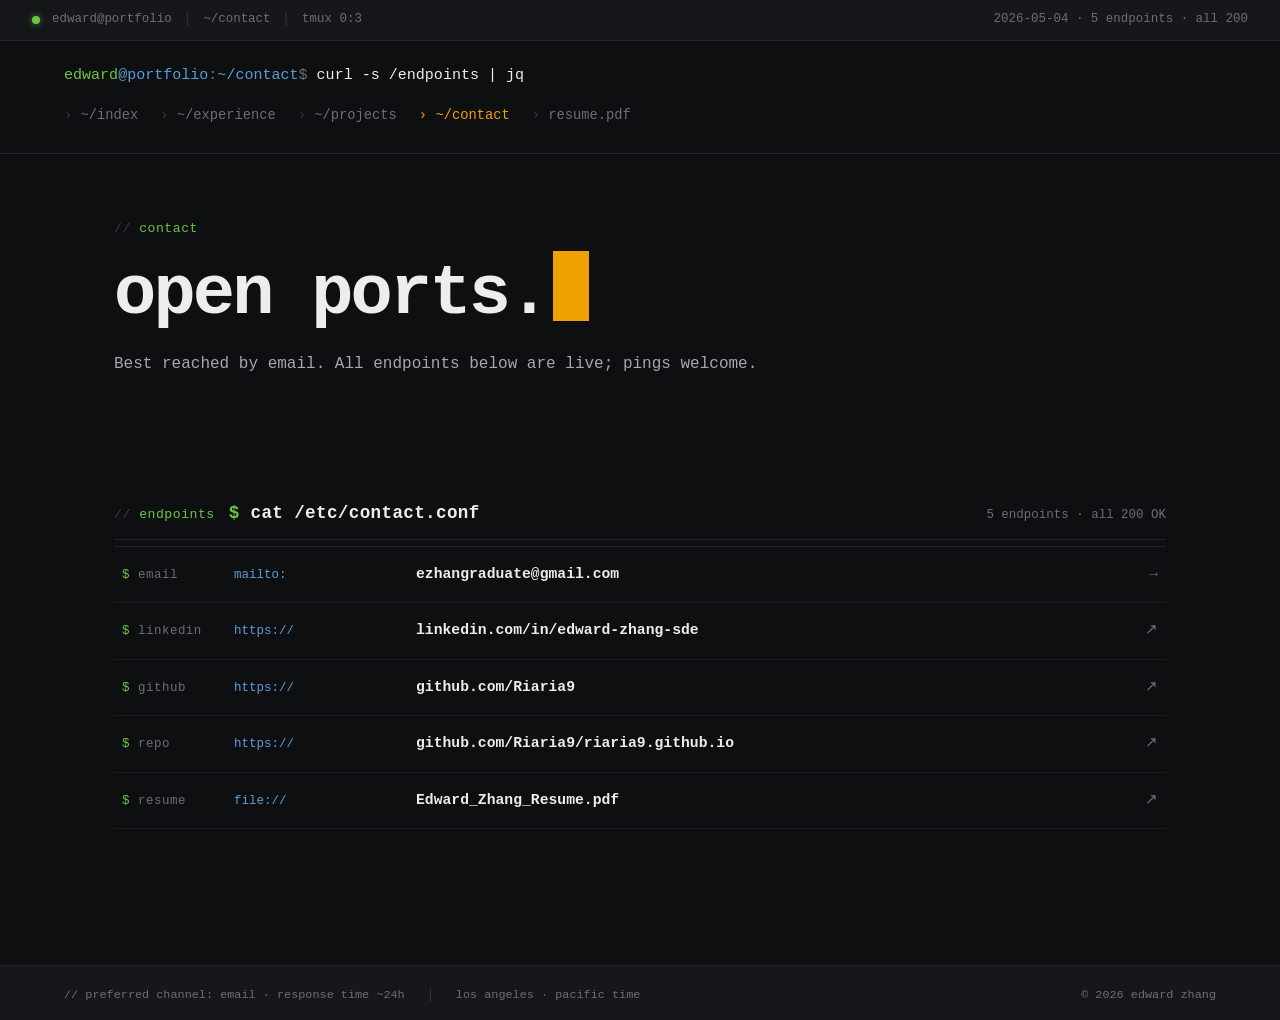
==== contact.html @ b983ec3f "Add three design exploration showcases Three full-bleed design showcases, each with four directions " ====
<!doctype html>
<html lang="en">
  <head>
    <meta charset="utf-8">
    <meta name="viewport" content="width=device-width, initial-scale=1">
    <meta name="description" content="Contact links for Edward Zhang.">
    <title>edward@portfolio:~/contact$</title>
    <link rel="stylesheet" href="styles.css">
  </head>
  <body>
    <div class="topbar">
      <span class="dot"></span>
      <span>edward@portfolio</span>
      <span class="sep">│</span>
      <span>~/contact</span>
      <span class="sep hide-sm">│</span>
      <span class="hide-sm">tmux 0:3</span>
      <span class="right">2026-05-04 · 5 endpoints · all 200</span>
    </div>

    <header class="site-header">
      <div class="prompt">
        <span class="u">edward</span><span class="p">@portfolio</span>:<span class="p">~/contact</span>$ <span class="c">curl -s /endpoints | jq</span>
      </div>
      <nav class="nav-links" aria-label="Primary navigation">
        <a href="index.html">~/index</a>
        <a href="experience.html">~/experience</a>
        <a href="projects.html">~/projects</a>
        <a class="active" href="contact.html">~/contact</a>
        <a href="assets/Edward_Zhang_Resume.pdf" target="_blank" rel="noreferrer">resume.pdf</a>
      </nav>
    </header>

    <main>
      <section class="page-title">
        <p class="eyebrow">contact</p>
        <h1>open ports.<span class="cursor"></span></h1>
        <p>
          Best reached by email. All endpoints below are live; pings welcome.
        </p>
      </section>

      <section class="section-block">
        <div class="section-heading">
          <p class="eyebrow">endpoints</p>
          <h2>cat /etc/contact.conf</h2>
          <span class="meta-r">5 endpoints · all 200 OK</span>
        </div>
        <div class="contact-panel">
          <a href="mailto:ezhangraduate@gmail.com">
            <span>email</span>
            <span class="proto">mailto:</span>
            <strong>ezhangraduate@gmail.com</strong>
            <span class="arrow">→</span>
          </a>
          <a href="https://www.linkedin.com/in/edward-zhang-sde/" target="_blank" rel="noreferrer">
            <span>linkedin</span>
            <span class="proto">https://</span>
            <strong>linkedin.com/in/edward-zhang-sde</strong>
            <span class="arrow">↗</span>
          </a>
          <a href="https://github.com/Riaria9" target="_blank" rel="noreferrer">
            <span>github</span>
            <span class="proto">https://</span>
            <strong>github.com/Riaria9</strong>
            <span class="arrow">↗</span>
          </a>
          <a href="https://github.com/Riaria9/riaria9.github.io" target="_blank" rel="noreferrer">
            <span>repo</span>
            <span class="proto">https://</span>
            <strong>github.com/Riaria9/riaria9.github.io</strong>
            <span class="arrow">↗</span>
          </a>
          <a href="assets/Edward_Zhang_Resume.pdf" target="_blank" rel="noreferrer">
            <span>resume</span>
            <span class="proto">file://</span>
            <strong>Edward_Zhang_Resume.pdf</strong>
            <span class="arrow">↗</span>
          </a>
        </div>
      </section>
    </main>

    <footer class="site-footer">
      <span>// preferred channel: email · response time ~24h</span>
      <span class="sep">│</span>
      <span>los angeles · pacific time</span>
      <span class="right">© 2026 edward zhang</span>
    </footer>
  </body>
</html>
---- styles.css ----
/* =====================================================================
   Edward Zhang · Systems Terminal
   ===================================================================== */

:root {
  color-scheme: dark;
  --bg: #0e0f10;
  --bg-2: #15171a;
  --bg-3: #1a1c20;
  --line: #22242a;
  --line-2: #2a2d33;
  --ink: #ededed;
  --text: #d6d3cd;
  --muted: #a3a8b0;
  --dim: #6c6f76;
  --dim-2: #383b40;
  --amber: #f0a000;
  --green: #6cc644;
  --blue: #5b9cd6;
  --red: #ff6b6b;

  --mono: "JetBrains Mono", "SF Mono", ui-monospace, Menlo, Consolas, monospace;
}

* { box-sizing: border-box; }

html { scroll-behavior: smooth; }

body {
  margin: 0;
  background: var(--bg);
  color: var(--text);
  font-family: var(--mono);
  font-size: 14px;
  line-height: 1.6;
  -webkit-font-smoothing: antialiased;
  font-feature-settings: "tnum";
}

/* selection */
::selection { background: var(--amber); color: var(--bg); }

a { color: inherit; text-decoration: none; }

/* =====================================================================
   Top status bar
   ===================================================================== */
.topbar {
  display: flex;
  align-items: center;
  gap: 12px;
  padding: 10px 32px;
  background: var(--bg-2);
  border-bottom: 1px solid var(--line);
  font-size: 0.78rem;
  color: var(--dim);
}
.topbar .dot {
  display: inline-block; width: 8px; height: 8px; border-radius: 50%;
  background: var(--green); box-shadow: 0 0 6px rgba(108,198,68,0.6);
}
.topbar .sep { color: var(--dim-2); }
.topbar .right { margin-left: auto; }

@media (max-width: 720px) {
  .topbar { padding: 8px 18px; gap: 8px; flex-wrap: wrap; font-size: 0.72rem; }
  .topbar .right { width: 100%; margin-left: 0; }
  .topbar .hide-sm { display: none; }
}

/* =====================================================================
   Header (prompt + nav)
   ===================================================================== */
.site-header {
  padding: 22px 64px 26px;
  border-bottom: 1px solid var(--line);
  background: var(--bg);
  position: sticky;
  top: 0;
  z-index: 10;
  backdrop-filter: blur(8px);
}
.prompt {
  font-size: 0.94rem;
  color: var(--dim);
}
.prompt .u { color: var(--green); }
.prompt .p { color: var(--blue); }
.prompt .c { color: var(--ink); }
.prompt .cmd { color: var(--ink); }

.nav-links {
  display: flex;
  flex-wrap: wrap;
  gap: 22px;
  margin-top: 18px;
  font-size: 0.86rem;
}
.nav-links a {
  color: var(--dim);
  transition: color 0.1s;
}
.nav-links a::before { content: "› "; color: var(--dim-2); }
.nav-links a:hover { color: var(--ink); }
.nav-links a:hover::before { color: var(--amber); }
.nav-links a.active { color: var(--amber); }
.nav-links a.active::before { color: var(--amber); }

@media (max-width: 720px) {
  .site-header { padding: 18px 20px 22px; }
  .prompt { font-size: 0.84rem; }
  .nav-links { gap: 14px; margin-top: 14px; font-size: 0.8rem; }
}

/* =====================================================================
   Main container
   ===================================================================== */
main {
  width: min(1180px, 100%);
  margin: 0 auto;
  padding: 56px 64px 88px;
}

@media (max-width: 720px) {
  main { padding: 36px 20px 56px; }
}

/* =====================================================================
   Page intros
   ===================================================================== */
.eyebrow {
  margin: 0 0 12px;
  color: var(--green);
  font-size: 0.82rem;
  letter-spacing: 0.04em;
}
.eyebrow::before { content: "// "; color: var(--dim-2); }

h1, h2, h3, h4, p { margin-top: 0; }

h1 {
  font-family: var(--mono);
  font-size: clamp(2.4rem, 6vw, 4.4rem);
  font-weight: 700;
  letter-spacing: -0.04em;
  line-height: 1;
  color: var(--ink);
  margin: 0 0 22px;
}
.intro h1 .cursor,
.page-title h1 .cursor {
  display: inline-block;
  width: 0.5em; height: 1em;
  background: var(--amber);
  margin-left: 0.08em;
  vertical-align: -0.12em;
  animation: blink 1.1s steps(2) infinite;
}
@keyframes blink { 50% { opacity: 0; } }

h2 {
  font-size: 1.1rem;
  font-weight: 700;
  letter-spacing: 0.02em;
  color: var(--ink);
  margin: 0;
}

h3 {
  font-size: 1rem;
  font-weight: 600;
  color: var(--ink);
  letter-spacing: 0.01em;
  margin: 0 0 8px;
}

.intro,
.page-title {
  padding: 8px 0 28px;
}

.intro-lede,
.page-title p:not(.eyebrow) {
  max-width: 720px;
  margin: 0 0 28px;
  font-size: 1rem;
  line-height: 1.7;
  color: var(--muted);
}
.intro-lede .k { color: var(--amber); }
.intro-lede .s { color: var(--green); }

/* =====================================================================
   Buttons (terminal style)
   ===================================================================== */
.link-row { display: flex; flex-wrap: wrap; gap: 0; }

.button {
  display: inline-flex;
  align-items: center;
  padding: 9px 18px;
  border: 1px solid var(--line-2);
  background: transparent;
  color: var(--text);
  font-family: var(--mono);
  font-size: 0.82rem;
  letter-spacing: 0.02em;
  margin-right: -1px;
  transition: background 0.1s, color 0.1s, border-color 0.1s;
}
.button::before { content: "[ "; color: var(--dim); }
.button::after { content: " ]"; color: var(--dim); }
.button:hover {
  background: var(--bg-2);
  color: var(--ink);
  z-index: 1;
}
.button.primary {
  background: var(--amber);
  color: var(--bg);
  border-color: var(--amber);
  font-weight: 600;
}
.button.primary::before,
.button.primary::after { color: rgba(14,15,16,0.6); }
.button.primary:hover { background: #ffb929; }

@media (max-width: 720px) {
  .link-row { flex-direction: column; }
  .button { margin-right: 0; margin-bottom: -1px; justify-content: center; }
}

/* =====================================================================
   Section blocks
   ===================================================================== */
.section-block { margin-top: 64px; }

.section-heading {
  display: flex;
  align-items: baseline;
  gap: 14px;
  padding-bottom: 12px;
  border-bottom: 1px solid var(--line);
  margin-bottom: 0;
}
.section-heading .eyebrow { margin: 0; }
.section-heading h2::before { content: "$ "; color: var(--green); }
.section-heading .meta-r {
  margin-left: auto;
  color: var(--dim);
  font-size: 0.78rem;
}

@media (max-width: 720px) {
  .section-heading { flex-wrap: wrap; }
  .section-heading .meta-r { width: 100%; margin-left: 0; }
}

/* =====================================================================
   ps -ef style timeline (experience on home + experience page)
   ===================================================================== */
.timeline {
  display: block;
  width: 100%;
}

.timeline-item {
  display: grid;
  grid-template-columns: 80px 200px minmax(0, 1fr) 100px;
  gap: 22px;
  padding: 18px 4px;
  border-bottom: 1px solid var(--bg-3);
  align-items: baseline;
}

.timeline-item:first-child { border-top: 1px solid var(--line); }

.timeline-item .pid {
  color: var(--amber);
  font-size: 0.84rem;
}
.timeline-item .pid::before { content: "#"; }

.timeline-item .time {
  color: var(--blue);
  font-size: 0.82rem;
  white-space: nowrap;
  margin: 0;
}

.timeline-item h2,
.timeline-item h3 {
  color: var(--ink);
  font-size: 0.96rem;
  font-weight: 600;
  margin: 0 0 6px;
}
.timeline-item .role {
  color: var(--dim);
  font-size: 0.8rem;
  margin: 0 0 8px;
  font-weight: 400;
}
.timeline-item .role::before { content: "// "; color: var(--dim-2); }
.timeline-item p {
  color: var(--muted);
  font-size: 0.86rem;
  line-height: 1.65;
  margin: 0;
}
.timeline-item .stat {
  text-align: right;
  font-size: 0.74rem;
  color: var(--dim);
  white-space: nowrap;
}
.timeline-item .stat::before {
  content: "● ";
  color: var(--dim);
}
.timeline-item .stat.live::before { color: var(--amber); }
.timeline-item .stat.live { color: var(--amber); }
.timeline-item .stat.done::before { color: var(--dim); }

.timeline-item .clean-list {
  margin: 14px 0 0;
}

.timeline.detailed .timeline-item {
  grid-template-columns: 100px 220px minmax(0, 1fr);
  padding: 26px 4px;
}
.timeline.detailed .timeline-item .stat { display: none; }

@media (max-width: 980px) {
  .timeline-item,
  .timeline.detailed .timeline-item {
    grid-template-columns: 1fr;
    gap: 4px;
    padding: 18px 4px;
  }
  .timeline-item .pid { font-size: 0.78rem; }
  .timeline-item .stat { text-align: left; margin-top: 4px; }
}

/* =====================================================================
   Clean list (terminal bullets)
   ===================================================================== */
.clean-list {
  list-style: none;
  padding: 0;
  margin: 12px 0 0;
  display: grid;
  gap: 4px;
}
.clean-list li {
  position: relative;
  padding-left: 18px;
  font-size: 0.86rem;
  color: var(--muted);
  line-height: 1.6;
}
.clean-list li::before {
  content: "›";
  position: absolute;
  left: 0;
  color: var(--green);
}

/* =====================================================================
   ls -la style summary grid (home)
   ===================================================================== */
.summary-grid {
  display: grid;
  grid-template-columns: 1fr;
  border-top: 1px solid var(--line);
}
.summary-card {
  display: grid;
  grid-template-columns: 110px 100px 100px minmax(0, 1fr) 200px;
  gap: 22px;
  padding: 14px 8px;
  border-bottom: 1px solid var(--bg-3);
  align-items: baseline;
  color: var(--text);
}
.summary-card:hover { background: var(--bg-2); }
.summary-card .perm { color: var(--dim); font-size: 0.82rem; }
.summary-card .sz { color: var(--amber); font-size: 0.82rem; }
.summary-card .dt { color: var(--blue); font-size: 0.82rem; }
.summary-card .nm {
  color: var(--ink);
  font-weight: 600;
  font-size: 0.92rem;
}
.summary-card .nm::before { content: "./"; color: var(--dim); font-weight: 400; }
.summary-card .tag {
  color: var(--green);
  font-size: 0.78rem;
}

@media (max-width: 980px) {
  .summary-card {
    grid-template-columns: 1fr;
    gap: 4px;
    padding: 14px 8px;
  }
}

/* =====================================================================
   Project cards (cat-style)
   ===================================================================== */
.project-grid {
  display: grid;
  gap: 16px;
  grid-template-columns: repeat(2, minmax(0, 1fr));
  margin-top: 18px;
}

.project-card,
.feature-card {
  background: var(--bg);
  border: 1px solid var(--line);
  padding: 22px 24px;
  position: relative;
}
.project-card::before,
.feature-card::before {
  content: "// " attr(data-ident);
  position: absolute;
  top: -1px;
  left: 16px;
  background: var(--bg);
  padding: 0 10px;
  font-size: 0.72rem;
  color: var(--amber);
  letter-spacing: 0.06em;
  transform: translateY(-50%);
}

.feature-card { border-color: var(--amber); }
.feature-card::before { color: var(--amber); }

.project-meta {
  color: var(--dim);
  font-size: 0.78rem;
  margin: 4px 0 14px;
}
.project-meta::before { content: "$ tags ::: "; color: var(--green); }

.project-card h3,
.feature-card h3 {
  font-size: 1rem;
  margin: 0 0 10px;
}

.project-card p,
.feature-card p {
  color: var(--muted);
  font-size: 0.86rem;
  line-height: 1.65;
  margin: 0;
}

.project-card.full-width { grid-column: 1 / -1; }
.visual-card { grid-column: 1 / -1; }
.visual-card figure {
  margin: 18px 0 0;
  padding: 14px;
  border: 1px solid var(--line);
  background: var(--bg-2);
}
.visual-card img {
  display: block;
  width: 100%;
  height: auto;
}
.visual-card figcaption {
  margin-top: 10px;
  color: var(--dim);
  font-size: 0.76rem;
}

@media (max-width: 980px) {
  .project-grid { grid-template-columns: 1fr; }
}

/* =====================================================================
   Education / info grid
   ===================================================================== */
.info-grid {
  display: grid;
  grid-template-columns: repeat(2, minmax(0, 1fr));
  gap: 16px;
  margin-top: 18px;
}
.info-card {
  background: var(--bg);
  border: 1px solid var(--line);
  padding: 22px 24px;
}
.info-card h3 {
  margin-bottom: 10px;
}
.info-card p {
  color: var(--muted);
  font-size: 0.88rem;
  margin: 0 0 4px;
}
.info-card .time {
  color: var(--blue);
  font-size: 0.82rem;
  margin-top: 8px;
}

@media (max-width: 720px) {
  .info-grid { grid-template-columns: 1fr; }
}

/* =====================================================================
   Contact panel (curl-style)
   ===================================================================== */
.contact-panel {
  display: grid;
  border-top: 1px solid var(--line);
  margin-top: 6px;
}
.contact-panel a {
  display: grid;
  grid-template-columns: 90px 160px minmax(0, 1fr) 28px;
  gap: 22px;
  align-items: baseline;
  padding: 16px 8px;
  border-bottom: 1px solid var(--bg-3);
}
.contact-panel a:hover {
  background: var(--bg-2);
}
.contact-panel a:hover strong { color: var(--amber); }
.contact-panel a > span:first-child {
  color: var(--dim);
  font-size: 0.78rem;
  letter-spacing: 0.04em;
}
.contact-panel a > span:first-child::before { content: "$ "; color: var(--green); }
.contact-panel a strong {
  color: var(--ink);
  font-weight: 600;
  font-size: 0.92rem;
  overflow-wrap: anywhere;
}
.contact-panel a .arrow {
  color: var(--dim);
  text-align: right;
  font-size: 0.92rem;
}
.contact-panel a:hover .arrow { color: var(--amber); }
.contact-panel a .proto {
  color: var(--blue);
  font-size: 0.78rem;
}

@media (max-width: 720px) {
  .contact-panel a {
    grid-template-columns: 1fr;
    gap: 4px;
    padding: 14px 8px;
  }
  .contact-panel a .arrow { display: none; }
}

/* =====================================================================
   Footer
   ===================================================================== */
.site-footer {
  border-top: 1px solid var(--line);
  margin-top: 48px;
  padding: 20px 64px;
  font-size: 0.74rem;
  color: var(--dim);
  display: flex;
  gap: 22px;
  flex-wrap: wrap;
  background: var(--bg-2);
}
.site-footer .sep { color: var(--dim-2); }
.site-footer a { color: var(--dim); }
.site-footer a:hover { color: var(--amber); }
.site-footer .right { margin-left: auto; }

@media (max-width: 720px) {
  .site-footer { padding: 16px 20px; }
  .site-footer .right { margin-left: 0; width: 100%; }
}

/* =====================================================================
   Misc
   ===================================================================== */
.media-card { display: none; }
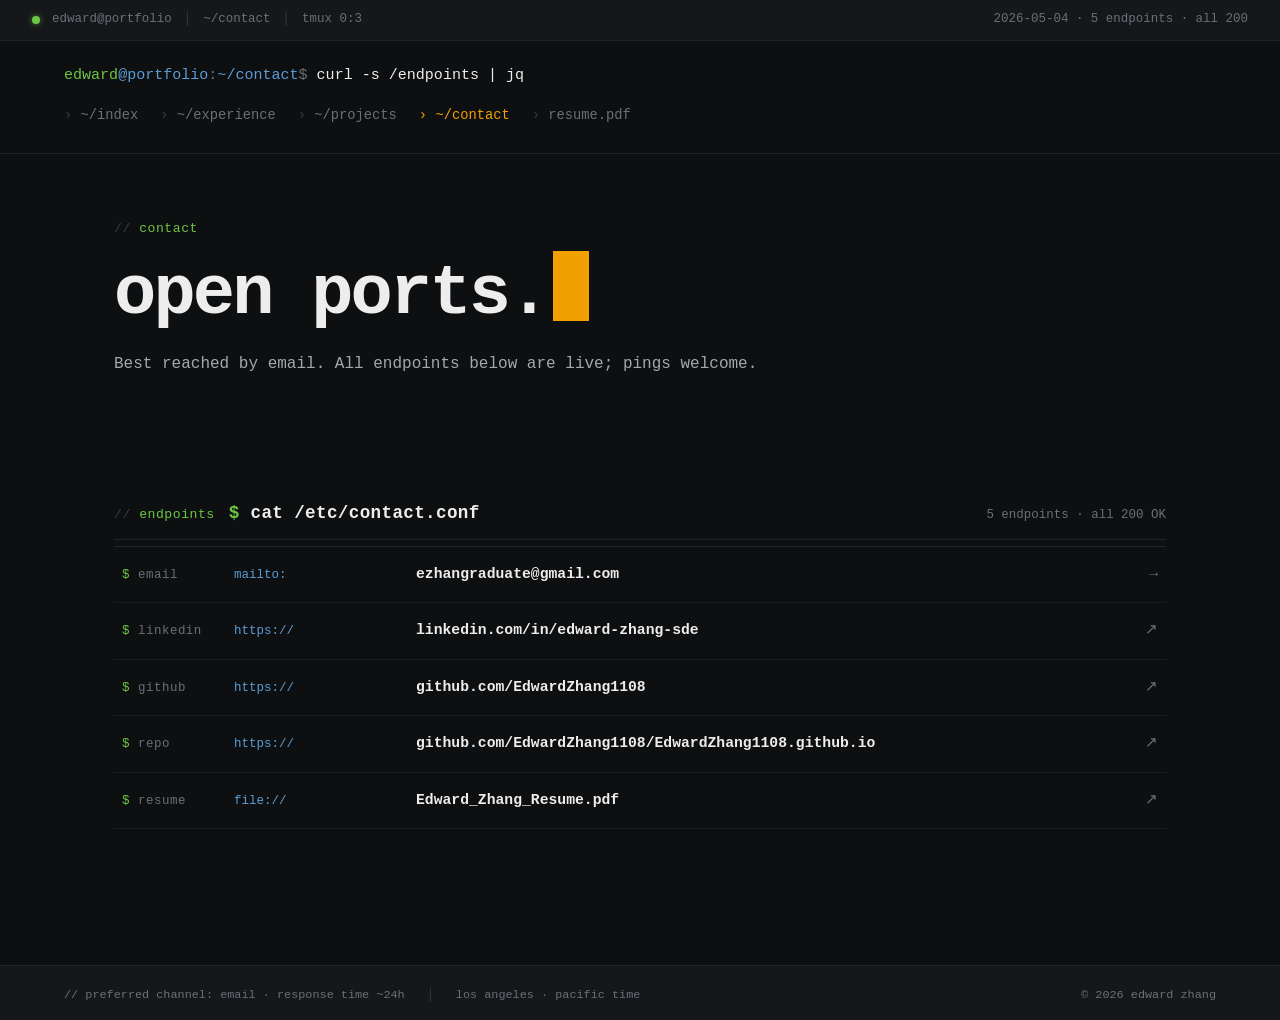
==== commit 8808948e: "Update Pages links after account rename" ====
--- a/contact.html
+++ b/contact.html
@@ -59,16 +59,16 @@
             <strong>linkedin.com/in/edward-zhang-sde</strong>
             <span class="arrow">↗</span>
           </a>
-          <a href="https://github.com/Riaria9" target="_blank" rel="noreferrer">
+          <a href="https://github.com/EdwardZhang1108" target="_blank" rel="noreferrer">
             <span>github</span>
             <span class="proto">https://</span>
-            <strong>github.com/Riaria9</strong>
+            <strong>github.com/EdwardZhang1108</strong>
             <span class="arrow">↗</span>
           </a>
-          <a href="https://github.com/Riaria9/riaria9.github.io" target="_blank" rel="noreferrer">
+          <a href="https://github.com/EdwardZhang1108/EdwardZhang1108.github.io" target="_blank" rel="noreferrer">
             <span>repo</span>
             <span class="proto">https://</span>
-            <strong>github.com/Riaria9/riaria9.github.io</strong>
+            <strong>github.com/EdwardZhang1108/EdwardZhang1108.github.io</strong>
             <span class="arrow">↗</span>
           </a>
           <a href="assets/Edward_Zhang_Resume.pdf" target="_blank" rel="noreferrer">
